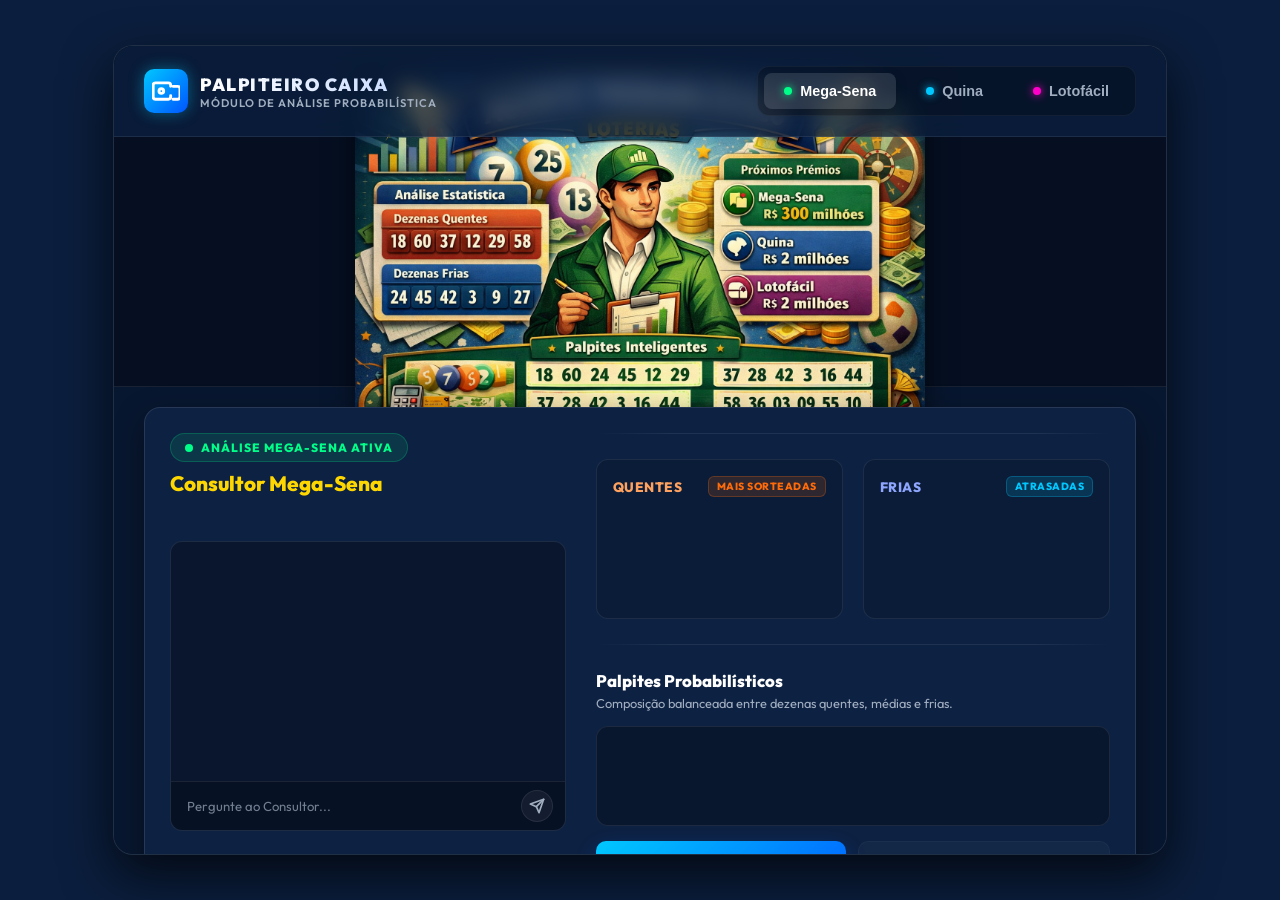
==== index.html @ 3d3e7955 "Initial commit" ====
<!DOCTYPE html>
<html lang="pt-BR">
<head>
  <meta charset="UTF-8">
  <meta name="viewport" content="width=device-width, initial-scale=1.0">
  <title>Agente Probabilístico - Loterias Caixa</title>
  <meta name="description" content="Gere palpites probabilísticos inteligentes e analise estatísticas de dezenas quentes e frias para Mega-Sena, Quina e Lotofácil.">
  
  <!-- Google Fonts - Outfit -->
  <link rel="preconnect" href="https://fonts.googleapis.com">
  <link rel="preconnect" href="https://fonts.gstatic.com" crossorigin>
  <link href="https://fonts.googleapis.com/css2?family=Outfit:wght@300;400;600;800;900&display=swap" rel="stylesheet">
  
  <!-- CSS Stylesheet -->
  <link rel="stylesheet" href="style.css">
</head>
<body>

  <!-- Título principal oculto para SEO e leitores de tela -->
  <h1 class="sr-only">Painel do Agente Probabilístico - Loterias Caixa</h1>

  <div class="app-wrapper">
    <div class="dashboard-container" id="dashboardContainer">
      
      <!-- Cabeçalho do Painel -->
      <header class="dashboard-header">
        <div class="logo-area">
          <div class="logo-icon">
            <svg viewBox="0 0 24 24" width="28" height="28" fill="none" stroke="currentColor" stroke-width="2.5" stroke-linecap="round" stroke-linejoin="round">
              <path d="M16 16v1a2 2 0 0 1-2 2H3a2 2 0 0 1-2-2V7a2 2 0 0 1 2-2h11a2 2 0 0 1 2 2v1" />
              <path d="M18 8h4a2 2 0 0 1 2 2v7a2 2 0 0 1-2 2h-4" />
              <circle cx="8" cy="12" r="2" />
            </svg>
          </div>
          <div class="logo-text">
            <span class="logo-title">PALPITEIRO CAIXA</span>
            <span class="logo-subtitle">Módulo de Análise Probabilística</span>
          </div>
        </div>
        
        <!-- Menu de Seleção de Loterias -->
        <nav class="lottery-nav" aria-label="Seleção de Loteria">
          <button id="btn-mega" class="nav-btn active" onclick="selecionarJogo('mega')" aria-selected="true">
            <span class="nav-btn-indicator mega"></span>
            Mega-Sena
          </button>
          <button id="btn-quina" class="nav-btn" onclick="selecionarJogo('quina')" aria-selected="false">
            <span class="nav-btn-indicator quina"></span>
            Quina
          </button>
          <button id="btn-lotofacil" class="nav-btn" onclick="selecionarJogo('lotofacil')" aria-selected="false">
            <span class="nav-btn-indicator lotofacil"></span>
            Lotofácil
          </button>
        </nav>
      </header>

      <!-- Área do Desenho (Exibição da Imagem Original sem sobreposição) -->
      <div class="dashboard-visual-area">
        <img src="dashboard-agente-probabilistico.png" alt="Painel Visual Agente Probabilístico" class="dashboard-visual-image">
      </div>

      <!-- Conteúdo Principal: Painel Único Compacto na Base -->
      <main class="dashboard-content">
        
        <section class="main-panel panel-glass">

          <!-- Coluna Esquerda: Painel do Agente -->
          <div class="agent-panel">
            <!-- Cabeçalho do Agente (Status e Nome) -->
            <div class="panel-agent-header">
              <div class="agent-status-badge">
                <span class="pulse-dot"></span>
                <span id="agent-status-text">Análise Mega-Sena Ativa</span>
              </div>
              <h2 id="agent-name" class="agent-name">Consultor Mega-Sena</h2>
            </div>

            <!-- Painel de Conversação Interativa (Chatbot) -->
            <div class="agent-chat-box">
              <div id="chat-messages" class="chat-messages">
                <!-- Mensagens geradas dinamicamente pelo JS -->
              </div>
              <div class="chat-input-area">
                <input type="text" id="chat-input" placeholder="Pergunte ao Consultor..." onkeydown="if(event.key === 'Enter') enviarMensagemChat()">
                <button id="btn-send-chat" onclick="enviarMensagemChat()" aria-label="Enviar mensagem">
                  <svg viewBox="0 0 24 24" width="16" height="16" fill="none" stroke="currentColor" stroke-width="2.5" stroke-linecap="round" stroke-linejoin="round">
                    <line x1="22" y1="2" x2="11" y2="13"></line>
                    <polygon points="22 2 15 22 11 13 2 9 22 2"></polygon>
                  </svg>
                </button>
              </div>
            </div>
          </div>

          <!-- Coluna Direita: Painel de Análise -->
          <div class="analysis-panel">

            <!-- Seção do Último Resultado Oficial -->
            <div class="resultado-section" id="ultimo-resultado" style="display: none;">
              <div class="resultado-header">
                <h3>Último Sorteio <span id="res-concurso" class="badge" style="background: rgba(255,255,255,0.1);"></span></h3>
                <span class="resultado-data" id="res-data"></span>
              </div>
              <div id="res-bolas" class="numbers-display" style="min-height: auto; margin-bottom: 10px;">
                <!-- Bolas geradas pelo JS -->
              </div>
              <div id="res-acumulou" class="badge-acumulou" style="display: none;">ACUMULOU!</div>
              <div class="resultado-premios" id="res-premios">
                <!-- Prêmios gerados pelo JS -->
              </div>
            </div>

            <!-- Separador -->
            <div class="divider"></div>

            <!-- Seção de Frequência de Dezenas (Quentes / Frias) -->
            <div class="frequency-section">
              <div class="frequency-column">
                <h3 class="title-hot">Quentes <span class="badge badge-hot">Mais Sorteadas</span></h3>
                <div id="hot-numbers" class="numbers-display">
                  <!-- Bolas geradas pelo JS -->
                </div>
              </div>
              
              <div class="frequency-column">
                <h3 class="title-cold">Frias <span class="badge badge-cold">Atrasadas</span></h3>
                <div id="cold-numbers" class="numbers-display">
                  <!-- Bolas geradas pelo JS -->
                </div>
              </div>
            </div>

            <!-- Separador -->
            <div class="divider"></div>

            <!-- Gerador de Palpites -->
            <div class="generator-section">
              <div class="generator-header">
                <h3>Palpites Probabilísticos</h3>
                <p>Composição balanceada entre dezenas quentes, médias e frias.</p>
              </div>

              <!-- Área de Exibição do Jogo Gerado -->
              <div class="palpite-display-container">
                <div id="palpite-balls" class="palpite-balls-grid">
                  <!-- Bolas do palpite simulado -->
                </div>
              </div>

              <!-- Detalhes do Jogo Gerado -->
              <div class="game-analytics" id="game-analytics" style="display: none;">
                <div class="analytic-item">
                  <span class="analytic-label">Composição:</span>
                  <span class="analytic-value" id="val-composition">-</span>
                </div>
                <div class="analytic-item">
                  <span class="analytic-label">Paridade:</span>
                  <span class="analytic-value" id="val-parity">-</span>
                </div>
                <div class="analytic-item">
                  <span class="analytic-label">Distribuição:</span>
                  <span class="analytic-value" id="val-distribution">-</span>
                </div>
              </div>

              <!-- Controles do Gerador -->
              <div class="generator-actions">
                <button id="btn-generate" class="btn btn-primary" onclick="gerarPalpiteEstatistico()">
                  <svg viewBox="0 0 24 24" width="16" height="16" fill="none" stroke="currentColor" stroke-width="2" stroke-linecap="round" stroke-linejoin="round">
                    <path d="M21.5 2v6h-6M21.34 15.57a10 10 0 1 1-.57-8.38l5.67-5.67" />
                  </svg>
                  Gerar Jogo
                </button>
                
                <button id="btn-copy" class="btn btn-secondary" onclick="copiarPalpite()" disabled>
                  <svg id="copy-icon" viewBox="0 0 24 24" width="16" height="16" fill="none" stroke="currentColor" stroke-width="2" stroke-linecap="round" stroke-linejoin="round">
                    <rect x="9" y="9" width="13" height="13" rx="2" ry="2" />
                    <path d="M5 15H4a2 2 0 0 1-2-2V4a2 2 0 0 1 2-2h9a2 2 0 0 1 2 2v1" />
                  </svg>
                  <span id="copy-btn-text">Copiar Jogo</span>
                </button>
              </div>

              <!-- Histórico de Palpites -->
              <div class="historico-section">
                <div class="historico-header" onclick="toggleHistorico()">
                  <h3>Histórico de Palpites</h3>
                  <span id="historico-toggle-icon">▼</span>
                </div>
                <div id="historico-lista" class="historico-lista" style="display: none;">
                  <!-- Itens do histórico gerados pelo JS -->
                </div>
                <div class="historico-actions" id="historico-actions" style="display: none;">
                  <button class="btn-micro" onclick="historicoManager.limpar(jogoAtivo)">Limpar</button>
                  <button class="btn-micro" onclick="historicoManager.exportar(jogoAtivo)">Exportar</button>
                </div>
              </div>
            </div>

          </div>

        </section>
        
      </main>

      <!-- Rodapé do Painel -->
      <footer class="dashboard-footer">
        <p>© 2026 Agente Probabilístico Caixa. Desenvolvido para fins de análise estatística. Jogue com responsabilidade.</p>
        <div class="status-indicator">
          <span class="dot yellow" id="api-status-dot"></span>
          <span id="api-status-text">Conectando API...</span>
          <span style="margin: 0 8px; color: var(--border-light);">|</span>
          <span class="dot green"></span>
          <span id="footer-indicador-texto">Modelo Padrão: 3 pares / 3 ímpares</span>
        </div>
      </footer>
      
    </div>
  </div>

  <!-- Toast Notifications Container -->
  <div id="toast-container" class="toast-container"></div>

  <!-- JavaScript -->
  <script src="app.js?v=1.0.2"></script>
</body>
</html>
---- style.css ----
/* ==========================================================================
   AGENTE PROBABILÍSTICO - SISTEMA DE ESTILOS PREMIUM (GLASSMORPHISM)
   ========================================================================== */

/* Cores e Variáveis Globais */
:root {
  --bg-primary: #0b1e3d;
  --bg-card: rgba(11, 30, 61, 0.55);
  --bg-card-hover: rgba(15, 38, 77, 0.7);
  --border-light: rgba(255, 255, 255, 0.08);
  --border-active: rgba(0, 200, 255, 0.3);
  
  /* Paleta Neon Futurista */
  --text-primary: #ffffff;
  --text-secondary: #a0aec0;
  --color-mega: #209869;     /* Verde Mega-Sena */
  --color-quina: #262f7e;    /* Azul Quina */
  --color-lotofacil: #93096c;/* Roxo Lotofácil */
  
  --neon-cyan: #00c8ff;
  --neon-gold: #ffd700;
  --neon-orange: #ff6b08;
  --neon-green: #00ff88;
  --neon-red: #ff3366;
  
  /* Tipografia */
  --font-main: 'Outfit', -apple-system, BlinkMacSystemFont, "Segoe UI", Roboto, sans-serif;
}

/* Reset e Configurações Básicas */
* {
  margin: 0;
  padding: 0;
  box-sizing: border-box;
}

body {
  background-color: var(--bg-primary);
  color: var(--text-primary);
  font-family: var(--font-main);
  min-height: 100vh;
  display: flex;
  justify-content: center;
  align-items: center;
  overflow-x: hidden;
  padding: 20px;
}

/* Helper para SEO */
.sr-only {
  position: absolute;
  width: 1px;
  height: 1px;
  padding: 0;
  margin: -1px;
  overflow: hidden;
  clip: rect(0, 0, 0, 0);
  border: 0;
}

/* Container Principal do Wrapper */
.app-wrapper {
  width: 100%;
  max-width: 1400px;
  height: 90vh;
  min-height: 650px;
  display: flex;
  justify-content: center;
  align-items: center;
}

/* Container do Dashboard (ocupa 85% de largura nas laterais) */
.dashboard-container {
  width: 85%;
  height: 100%;
  background-color: #081730; /* Fundo sólido escuro */
  border-radius: 20px;
  box-shadow: 0 20px 50px rgba(0, 0, 0, 0.7);
  border: 1px solid rgba(255, 255, 255, 0.1);
  display: flex;
  flex-direction: column;
  position: relative;
  overflow-y: auto; /* Permite rolagem de toda a página se necessário */
}

/* Área do Desenho (Exibição da Imagem Original sem sobreposição) */
.dashboard-visual-area {
  width: 100%;
  background-color: #050f21; /* Fundo mais escuro para destacar o desenho */
  display: flex;
  justify-content: center;
  align-items: center;
  padding: 20px;
  border-bottom: 1px solid var(--border-light);
  min-height: 250px;
}

.dashboard-visual-image {
  max-width: 100%;
  max-height: 380px; /* Limita a altura para deixar espaço livre para a mesa de palpites */
  height: auto;
  object-fit: contain; /* Mostra a imagem completa sem nenhum corte */
  border-radius: 12px;
  box-shadow: 0 8px 30px rgba(0, 0, 0, 0.5);
}


/* Efeito Glassmorphism para os Painéis */
.panel-glass {
  background: var(--bg-card);
  backdrop-filter: blur(16px);
  -webkit-backdrop-filter: blur(16px);
  border: 1px solid var(--border-light);
  border-radius: 16px;
  padding: 25px;
  transition: all 0.4s cubic-bezier(0.165, 0.84, 0.44, 1);
}

.panel-glass:hover {
  border-color: rgba(255, 255, 255, 0.15);
  box-shadow: 0 10px 30px rgba(0, 0, 0, 0.3);
}

/* Cabeçalho do Dashboard */
.dashboard-header {
  padding: 20px 30px;
  display: flex;
  justify-content: space-between;
  align-items: center;
  background: rgba(11, 30, 61, 0.7);
  backdrop-filter: blur(10px);
  border-bottom: 1px solid var(--border-light);
  z-index: 10;
}

.logo-area {
  display: flex;
  align-items: center;
  gap: 12px;
}

.logo-icon {
  background: linear-gradient(135deg, var(--neon-cyan), #0055ff);
  color: white;
  width: 44px;
  height: 44px;
  border-radius: 10px;
  display: flex;
  justify-content: center;
  align-items: center;
  box-shadow: 0 0 15px rgba(0, 200, 255, 0.4);
}

.logo-text {
  display: flex;
  flex-direction: column;
}

.logo-title {
  font-size: 1.1rem;
  font-weight: 900;
  letter-spacing: 1.5px;
  background: linear-gradient(to right, #ffffff, #c2d6ff);
  -webkit-background-clip: text;
  -webkit-text-fill-color: transparent;
}

.logo-subtitle {
  font-size: 0.7rem;
  color: var(--text-secondary);
  font-weight: 600;
  text-transform: uppercase;
  letter-spacing: 1px;
}

/* Menu de Navegação Superior */
.lottery-nav {
  display: flex;
  gap: 10px;
  background: rgba(0, 0, 0, 0.25);
  padding: 6px;
  border-radius: 12px;
  border: 1px solid rgba(255, 255, 255, 0.05);
}

.nav-btn {
  background: transparent;
  border: none;
  color: var(--text-secondary);
  padding: 10px 20px;
  font-size: 0.9rem;
  font-weight: 700;
  border-radius: 8px;
  cursor: pointer;
  display: flex;
  align-items: center;
  gap: 8px;
  transition: all 0.3s ease;
}

.nav-btn:hover {
  color: var(--text-primary);
  background: rgba(255, 255, 255, 0.05);
}

.nav-btn.active {
  color: var(--text-primary);
  background: rgba(255, 255, 255, 0.12);
  box-shadow: 0 4px 12px rgba(0, 0, 0, 0.2);
}

/* Indicador colorido de cada jogo no botão */
.nav-btn-indicator {
  width: 8px;
  height: 8px;
  border-radius: 50%;
  display: inline-block;
}

.nav-btn-indicator.mega { background-color: var(--neon-green); box-shadow: 0 0 8px var(--neon-green); }
.nav-btn-indicator.quina { background-color: var(--neon-cyan); box-shadow: 0 0 8px var(--neon-cyan); }
.nav-btn-indicator.lotofacil { background-color: #ff00c8; box-shadow: 0 0 8px #ff00c8; }

/* Grid de Conteúdo Principal (Abaixo da área do desenho no topo) */
.dashboard-content {
  padding: 20px 30px 30px 30px;
  display: flex;
  flex-direction: column;
}

/* Painel principal consolidado na horizontal com fundo sólido elegante */
.main-panel.panel-glass {
  width: 100%;
  display: grid;
  grid-template-columns: 1fr 1.3fr;
  gap: 30px;
  padding: 25px;
  background: #0d2142; /* Fundo sólido elegante, sem transparência de imagem por trás */
  border: 1px solid rgba(255, 255, 255, 0.1);
  box-shadow: 0 10px 30px rgba(0, 0, 0, 0.4);
}


/* Novo cabeçalho do painel consolidado */
.panel-agent-header {
  display: flex;
  flex-direction: column;
  align-items: flex-start;
  gap: 8px;
  margin-bottom: 15px;
}



/* Scrollbar premium customizado para o painel de conteúdo */
.dashboard-content::-webkit-scrollbar {
  width: 6px;
}

.dashboard-content::-webkit-scrollbar-track {
  background: rgba(0, 0, 0, 0.15);
  border-radius: 10px;
}

.dashboard-content::-webkit-scrollbar-thumb {
  background: rgba(255, 255, 255, 0.08);
  border-radius: 10px;
}

.dashboard-content::-webkit-scrollbar-thumb:hover {
  background: var(--border-active);
}


/* Painel do Agente (Esquerdo) */
.agent-panel {
  display: flex;
  flex-direction: column;
  justify-content: flex-start;
  gap: 25px;
}

.agent-status-badge {
  align-self: flex-start;
  background: rgba(0, 255, 136, 0.1);
  border: 1px solid rgba(0, 255, 136, 0.2);
  color: var(--neon-green);
  padding: 6px 14px;
  border-radius: 20px;
  font-size: 0.75rem;
  font-weight: 800;
  text-transform: uppercase;
  letter-spacing: 1px;
  display: flex;
  align-items: center;
  gap: 8px;
}

.pulse-dot {
  width: 8px;
  height: 8px;
  background-color: var(--neon-green);
  border-radius: 50%;
  animation: pulse 1.8s infinite;
}

@keyframes pulse {
  0% {
    transform: scale(0.95);
    box-shadow: 0 0 0 0 rgba(0, 255, 136, 0.7);
  }
  70% {
    transform: scale(1);
    box-shadow: 0 0 0 6px rgba(0, 255, 136, 0);
  }
  100% {
    transform: scale(0.95);
    box-shadow: 0 0 0 0 rgba(0, 255, 136, 0);
  }
}

.agent-profile {
  display: flex;
  align-items: center;
  gap: 20px;
}

.agent-avatar {
  width: 70px;
  height: 70px;
  border-radius: 50%;
  background: rgba(255, 255, 255, 0.03);
  display: flex;
  justify-content: center;
  align-items: center;
  border: 1px solid var(--border-light);
}

.avatar-svg {
  width: 100%;
  height: 100%;
}

.agent-info {
  flex: 1;
}

.agent-name {
  font-size: 1.3rem;
  font-weight: 800;
  color: var(--neon-gold);
  margin-bottom: 5px;
}

.agent-description {
  font-size: 0.85rem;
  color: var(--text-secondary);
  line-height: 1.4;
}

.principles-box {
  background: rgba(0, 0, 0, 0.2);
  padding: 18px;
  border-radius: 12px;
  border: 1px solid var(--border-light);
}

.principles-box h3 {
  font-size: 0.9rem;
  font-weight: 800;
  color: var(--text-primary);
  margin-bottom: 12px;
  letter-spacing: 0.5px;
  text-transform: uppercase;
}

.principles-list {
  list-style: none;
  display: flex;
  flex-direction: column;
  gap: 10px;
}

.principles-list li {
  font-size: 0.8rem;
  color: var(--text-secondary);
  position: relative;
  padding-left: 18px;
  line-height: 1.3;
}

.principles-list li::before {
  content: "✦";
  position: absolute;
  left: 0;
  top: 0;
  color: var(--neon-cyan);
  font-size: 0.85rem;
}

/* Painel de Análise (Direito) */
.analysis-panel {
  display: flex;
  flex-direction: column;
  gap: 25px;
}

/* Seção de Frequências (Quentes / Frias) */
.frequency-section {
  display: grid;
  grid-template-columns: 1fr 1fr;
  gap: 20px;
}

.frequency-column {
  background: rgba(0, 0, 0, 0.15);
  border-radius: 12px;
  padding: 16px;
  border: 1px solid var(--border-light);
}

.frequency-column h3 {
  font-size: 0.85rem;
  font-weight: 800;
  margin-bottom: 15px;
  display: flex;
  justify-content: space-between;
  align-items: center;
  text-transform: uppercase;
  letter-spacing: 0.5px;
}

.title-hot { color: #ffa260; }
.title-cold { color: #8fa6ff; }

.badge {
  font-size: 0.65rem;
  padding: 3px 8px;
  border-radius: 6px;
  font-weight: 800;
  text-transform: uppercase;
}

.badge-hot {
  background: rgba(255, 107, 8, 0.15);
  color: var(--neon-orange);
  border: 1px solid rgba(255, 107, 8, 0.25);
}

.badge-cold {
  background: rgba(0, 200, 255, 0.15);
  color: var(--neon-cyan);
  border: 1px solid rgba(0, 200, 255, 0.25);
}

.numbers-display {
  display: flex;
  flex-wrap: wrap;
  gap: 8px;
  min-height: 90px;
  align-content: flex-start;
}

/* Estilo das Dezenas (Esferas 3D) */
.ball {
  width: 32px;
  height: 32px;
  border-radius: 50%;
  display: flex;
  justify-content: center;
  align-items: center;
  font-size: 0.85rem;
  font-weight: 800;
  color: white;
  user-select: none;
  position: relative;
  transition: transform 0.2s ease;
}

.ball:hover {
  transform: scale(1.15);
  z-index: 2;
}

/* Bolas Quentes (Vermelho/Dourado/Laranja) */
.ball-hot {
  background: radial-gradient(circle at 30% 30%, #ffa260 0%, #d84b06 70%, #8c2e00 100%);
  box-shadow: inset -3px -3px 6px rgba(0,0,0,0.6), 
              0 4px 8px rgba(255, 107, 8, 0.25);
  text-shadow: 0 1px 2px rgba(0, 0, 0, 0.6);
}

/* Bolas Frias (Azul/Cyan) */
.ball-cold {
  background: radial-gradient(circle at 30% 30%, #aedfff 0%, #1e60db 70%, #082d8c 100%);
  box-shadow: inset -3px -3px 6px rgba(0,0,0,0.6), 
              0 4px 8px rgba(0, 200, 255, 0.25);
  text-shadow: 0 1px 2px rgba(0, 0, 0, 0.6);
}

/* Linha divisória */
.divider {
  height: 1px;
  background: linear-gradient(to right, transparent, var(--border-light) 15%, var(--border-light) 85%, transparent);
}

/* Gerador de Palpites */
.generator-section {
  display: flex;
  flex-direction: column;
  gap: 15px;
}

.generator-header h3 {
  font-size: 1.05rem;
  font-weight: 800;
  color: var(--text-primary);
  margin-bottom: 4px;
}

.generator-header p {
  font-size: 0.8rem;
  color: var(--text-secondary);
}

/* Container de exibição do palpite gerado */
.palpite-display-container {
  background: rgba(0, 0, 0, 0.3);
  border-radius: 12px;
  padding: 20px;
  min-height: 100px;
  display: flex;
  justify-content: center;
  align-items: center;
  border: 1px solid var(--border-light);
}

.palpite-balls-grid {
  display: flex;
  justify-content: center;
  flex-wrap: wrap;
  gap: 12px;
}

/* Esferas de Palpite Especiais */
.ball-palpite {
  width: 48px;
  height: 48px;
  border-radius: 50%;
  display: flex;
  justify-content: center;
  align-items: center;
  font-size: 1.25rem;
  font-weight: 900;
  color: white;
  opacity: 0;
  transform: scale(0.3);
  animation: popIn 0.5s cubic-bezier(0.175, 0.885, 0.32, 1.275) forwards;
  
  /* Dourado Neon por padrão */
  background: radial-gradient(circle at 30% 30%, #ffe97f 0%, #cca000 70%, #7f6000 100%);
  box-shadow: inset -4px -4px 8px rgba(0,0,0,0.6), 
              0 8px 15px rgba(255, 215, 0, 0.25);
  text-shadow: 0 1px 3px rgba(0, 0, 0, 0.7);
}

/* Variação de cores por tipo de dezena no palpite */
.ball-palpite.hot {
  background: radial-gradient(circle at 30% 30%, #ffa260 0%, #e25814 70%, #993300 100%);
  box-shadow: inset -4px -4px 8px rgba(0,0,0,0.6), 0 8px 15px rgba(255, 107, 8, 0.3);
}

.ball-palpite.medium {
  background: radial-gradient(circle at 30% 30%, #e0e0e0 0%, #888888 70%, #444444 100%);
  box-shadow: inset -4px -4px 8px rgba(0,0,0,0.6), 0 8px 15px rgba(255, 255, 255, 0.15);
}

.ball-palpite.cold {
  background: radial-gradient(circle at 30% 30%, #aedfff 0%, #1e60db 70%, #082d8c 100%);
  box-shadow: inset -4px -4px 8px rgba(0,0,0,0.6), 0 8px 15px rgba(0, 200, 255, 0.3);
}

@keyframes popIn {
  to {
    opacity: 1;
    transform: scale(1);
  }
}

/* Análise Estatística do Palpite */
.game-analytics {
  display: grid;
  grid-template-columns: repeat(3, 1fr);
  gap: 10px;
  background: rgba(255, 255, 255, 0.03);
  padding: 10px 15px;
  border-radius: 8px;
  border: 1px solid rgba(255, 255, 255, 0.03);
}

.analytic-item {
  display: flex;
  flex-direction: column;
  align-items: center;
  gap: 4px;
}

.analytic-label {
  font-size: 0.65rem;
  color: var(--text-secondary);
  text-transform: uppercase;
  letter-spacing: 0.5px;
}

.analytic-value {
  font-size: 0.8rem;
  font-weight: 700;
  color: var(--neon-cyan);
}

/* Botões e Ações */
.generator-actions {
  display: flex;
  gap: 12px;
}

.btn {
  flex: 1;
  border: none;
  padding: 14px 20px;
  font-size: 0.95rem;
  font-weight: 800;
  border-radius: 10px;
  cursor: pointer;
  display: flex;
  justify-content: center;
  align-items: center;
  gap: 10px;
  transition: all 0.25s cubic-bezier(0.075, 0.82, 0.165, 1);
}

.btn:active {
  transform: scale(0.97);
}

.btn-primary {
  background: linear-gradient(135deg, var(--neon-cyan) 0%, #0066ff 100%);
  color: white;
  box-shadow: 0 8px 20px rgba(0, 102, 255, 0.3);
}

.btn-primary:hover {
  filter: brightness(1.1);
  box-shadow: 0 8px 25px rgba(0, 102, 255, 0.45);
}

.btn-secondary {
  background: rgba(255, 255, 255, 0.07);
  color: var(--text-primary);
  border: 1px solid var(--border-light);
}

.btn-secondary:hover:not(:disabled) {
  background: rgba(255, 255, 255, 0.12);
  border-color: rgba(255, 255, 255, 0.2);
}

.btn:disabled {
  opacity: 0.4;
  cursor: not-allowed;
  transform: none !important;
}

/* Rodapé do Dashboard */
.dashboard-footer {
  padding: 15px 30px;
  background: rgba(0, 0, 0, 0.3);
  display: flex;
  justify-content: space-between;
  align-items: center;
  border-top: 1px solid var(--border-light);
  font-size: 0.75rem;
  color: var(--text-secondary);
}

.status-indicator {
  display: flex;
  align-items: center;
  gap: 6px;
  font-weight: 600;
}

.dot {
  width: 6px;
  height: 6px;
  border-radius: 50%;
}

.dot.green {
  background-color: var(--neon-green);
  box-shadow: 0 0 6px var(--neon-green);
}

/* ==========================================================================
   INTERFACES E ESTILOS DO CHATBOT DO AGENTE (PAINEL INTERATIVO)
   ========================================================================== */
.agent-chat-box {
  background: rgba(0, 0, 0, 0.22);
  border: 1px solid var(--border-light);
  border-radius: 12px;
  display: flex;
  flex-direction: column;
  height: 290px;
  overflow: hidden;
}

.chat-messages {
  flex: 1;
  padding: 12px;
  overflow-y: auto;
  display: flex;
  flex-direction: column;
  gap: 10px;
  background: rgba(0, 0, 0, 0.1);
}

/* Scrollbar elegante para o chat */
.chat-messages::-webkit-scrollbar {
  width: 4px;
}
.chat-messages::-webkit-scrollbar-track {
  background: transparent;
}
.chat-messages::-webkit-scrollbar-thumb {
  background: rgba(255, 255, 255, 0.08);
  border-radius: 10px;
}
.chat-messages::-webkit-scrollbar-thumb:hover {
  background: var(--border-active);
}

/* Balões de conversa do chat */
.chat-bubble {
  max-width: 85%;
  padding: 8px 12px;
  border-radius: 10px;
  font-size: 0.8rem;
  line-height: 1.35;
  animation: messageSlideIn 0.3s cubic-bezier(0.165, 0.84, 0.44, 1) forwards;
}

.chat-bubble.agent {
  align-self: flex-start;
  background: rgba(255, 255, 255, 0.06);
  color: var(--text-primary);
  border: 1px solid rgba(255, 255, 255, 0.04);
  border-bottom-left-radius: 2px;
  box-shadow: 0 4px 10px rgba(0, 0, 0, 0.15);
}

.chat-bubble.user {
  align-self: flex-end;
  background: linear-gradient(135deg, var(--neon-cyan) 0%, #0052cc 100%);
  color: white;
  border-bottom-right-radius: 2px;
  box-shadow: 0 4px 12px rgba(0, 200, 255, 0.15);
}

/* Destaque para dados e palpites do chat */
.chat-bubble strong {
  color: var(--neon-gold);
}

.chat-bubble.user strong {
  color: #fff;
}

@keyframes messageSlideIn {
  from {
    opacity: 0;
    transform: translateY(8px) scale(0.98);
  }
  to {
    opacity: 1;
    transform: translateY(0) scale(1);
  }
}

/* Campo de Input e Envio de Chat */
.chat-input-area {
  display: flex;
  background: rgba(0, 0, 0, 0.3);
  border-top: 1px solid var(--border-light);
  padding: 8px 12px;
  align-items: center;
  gap: 8px;
}

.chat-input-area input {
  flex: 1;
  background: transparent;
  border: none;
  outline: none;
  color: var(--text-primary);
  font-family: var(--font-main);
  font-size: 0.82rem;
  padding: 8px 4px;
}

.chat-input-area input::placeholder {
  color: var(--text-secondary);
  opacity: 0.7;
}

.chat-input-area button {
  background: rgba(255, 255, 255, 0.05);
  border: 1px solid var(--border-light);
  color: var(--text-secondary);
  width: 32px;
  height: 32px;
  border-radius: 50%;
  display: flex;
  justify-content: center;
  align-items: center;
  cursor: pointer;
  transition: all 0.25s ease;
}

.chat-input-area button:hover {
  background: linear-gradient(135deg, var(--neon-cyan) 0%, #0052cc 100%);
  color: white;
  border-color: transparent;
  box-shadow: 0 0 10px rgba(0, 200, 255, 0.4);
  transform: scale(1.05);
}

/* Indicador de Digitação Suave */
.typing-indicator {
  display: flex;
  gap: 4px;
  padding: 6px 12px;
  align-items: center;
  min-height: 24px;
}

.typing-indicator span {
  width: 5px;
  height: 5px;
  background-color: var(--text-secondary);
  border-radius: 50%;
  animation: typingBounce 1.2s infinite ease-in-out;
  opacity: 0.6;
}

.typing-indicator span:nth-child(2) {
  animation-delay: 0.2s;
}

.typing-indicator span:nth-child(3) {
  animation-delay: 0.4s;
}

@keyframes typingBounce {
  0%, 80%, 100% {
    transform: translateY(0);
  }
  40% {
    transform: translateY(-4px);
  }
}

/* ==========================================================================
   SEÇÃO DE ÚLTIMO RESULTADO (NOVO)
   ========================================================================== */
.resultado-section {
  background: rgba(0, 0, 0, 0.15);
  border-radius: 12px;
  padding: 16px;
  border: 1px solid var(--border-light);
  margin-bottom: 20px;
}

.resultado-header {
  display: flex;
  justify-content: space-between;
  align-items: center;
  margin-bottom: 12px;
}

.resultado-header h3 {
  font-size: 0.95rem;
  font-weight: 800;
  display: flex;
  align-items: center;
  gap: 8px;
}

.resultado-data {
  font-size: 0.75rem;
  color: var(--text-secondary);
}

.badge-acumulou {
  background: rgba(255, 51, 102, 0.15);
  color: var(--neon-red);
  border: 1px solid var(--neon-red);
  padding: 4px 10px;
  border-radius: 6px;
  font-size: 0.75rem;
  font-weight: 900;
  text-align: center;
  margin-bottom: 12px;
  text-transform: uppercase;
  animation: pulse-red 2s infinite;
}

@keyframes pulse-red {
  0% { box-shadow: 0 0 0 0 rgba(255, 51, 102, 0.4); }
  70% { box-shadow: 0 0 0 6px rgba(255, 51, 102, 0); }
  100% { box-shadow: 0 0 0 0 rgba(255, 51, 102, 0); }
}

.resultado-premios {
  display: flex;
  flex-direction: column;
  gap: 6px;
  background: rgba(0,0,0,0.2);
  padding: 10px;
  border-radius: 8px;
}

.premio-linha {
  display: flex;
  justify-content: space-between;
  font-size: 0.75rem;
  padding-bottom: 4px;
  border-bottom: 1px dashed rgba(255,255,255,0.05);
}
.premio-linha:last-child { border-bottom: none; padding-bottom: 0; }
.premio-nome { color: var(--text-secondary); }
.premio-valor { color: var(--neon-green); font-weight: 700; }

/* ==========================================================================
   HISTÓRICO DE PALPITES (NOVO)
   ========================================================================== */
.historico-section {
  margin-top: 20px;
  background: rgba(255, 255, 255, 0.03);
  border-radius: 12px;
  border: 1px solid var(--border-light);
  overflow: hidden;
}

.historico-header {
  padding: 12px 15px;
  display: flex;
  justify-content: space-between;
  align-items: center;
  cursor: pointer;
  background: rgba(0, 0, 0, 0.2);
  transition: background 0.2s;
}

.historico-header:hover { background: rgba(0, 0, 0, 0.3); }

.historico-header h3 {
  font-size: 0.85rem;
  font-weight: 700;
  color: var(--text-secondary);
}

.historico-lista {
  max-height: 200px;
  overflow-y: auto;
  padding: 10px;
  display: flex;
  flex-direction: column;
  gap: 8px;
}

.historico-lista::-webkit-scrollbar { width: 4px; }
.historico-lista::-webkit-scrollbar-thumb { background: rgba(255, 255, 255, 0.1); border-radius: 4px; }

.historico-item {
  background: rgba(0,0,0,0.3);
  padding: 8px 12px;
  border-radius: 6px;
  display: flex;
  flex-direction: column;
  gap: 4px;
}

.historico-item-header {
  display: flex;
  justify-content: space-between;
  font-size: 0.65rem;
  color: var(--text-secondary);
}

.historico-item-dezenas {
  font-weight: 800;
  font-size: 0.9rem;
  color: var(--neon-cyan);
  letter-spacing: 1px;
}

.historico-actions {
  padding: 10px;
  display: flex;
  gap: 10px;
  border-top: 1px solid rgba(255,255,255,0.05);
}

.btn-micro {
  flex: 1;
  background: rgba(255,255,255,0.05);
  border: 1px solid rgba(255,255,255,0.1);
  color: var(--text-secondary);
  padding: 6px;
  border-radius: 4px;
  font-size: 0.7rem;
  cursor: pointer;
  transition: all 0.2s;
}
.btn-micro:hover { background: rgba(255,255,255,0.1); color: white; }

/* ==========================================================================
   TOAST NOTIFICATIONS (NOVO)
   ========================================================================== */
.toast-container {
  position: fixed;
  bottom: 20px;
  right: 20px;
  display: flex;
  flex-direction: column;
  gap: 10px;
  z-index: 9999;
}

.toast {
  background: rgba(11, 30, 61, 0.95);
  backdrop-filter: blur(10px);
  border-left: 4px solid var(--neon-cyan);
  color: white;
  padding: 12px 20px;
  border-radius: 8px;
  box-shadow: 0 5px 15px rgba(0,0,0,0.5);
  font-size: 0.85rem;
  font-weight: 600;
  animation: slideInRight 0.3s forwards, fadeOut 0.5s 2.5s forwards;
  opacity: 0;
  transform: translateX(100%);
}

.toast.success { border-left-color: var(--neon-green); }
.toast.error { border-left-color: var(--neon-red); }

@keyframes slideInRight {
  to { opacity: 1; transform: translateX(0); }
}
@keyframes fadeOut {
  to { opacity: 0; transform: translateX(100%); }
}

.dot.yellow {
  background-color: var(--neon-gold);
  box-shadow: 0 0 6px var(--neon-gold);
}
.dot.red {
  background-color: var(--neon-red);
  box-shadow: 0 0 6px var(--neon-red);
}

/* Responsividade e Layout Adaptativo */
@media (max-width: 1024px) {
  .app-wrapper {
    height: auto;
    min-height: auto;
  }
  
  .dashboard-container {
    width: 100%;
    height: auto;
    background-size: cover;
  }
  
  .dashboard-content {
    width: 100%;
    min-width: auto;
    gap: 20px;
    padding: 20px;
  }

  .main-panel.panel-glass {
    grid-template-columns: 1fr;
    gap: 20px;
    padding: 20px;
  }

  .dashboard-visual-area {
    padding: 10px;
    min-height: auto;
  }

  .dashboard-visual-image {
    max-height: 240px;
  }
  
  .dashboard-header {
    flex-direction: column;
    gap: 15px;
    padding: 20px;
    text-align: center;
  }
}

@media (max-width: 600px) {
  body {
    padding: 10px;
  }
  
  .lottery-nav {
    flex-direction: column;
    width: 100%;
  }
  
  .nav-btn {
    width: 100%;
    justify-content: center;
  }
  
  .frequency-section {
    grid-template-columns: 1fr;
  }
  
  .game-analytics {
    grid-template-columns: 1fr;
    gap: 8px;
  }
  
  .dashboard-footer {
    flex-direction: column;
    gap: 10px;
    text-align: center;
    padding: 20px;
  }
}
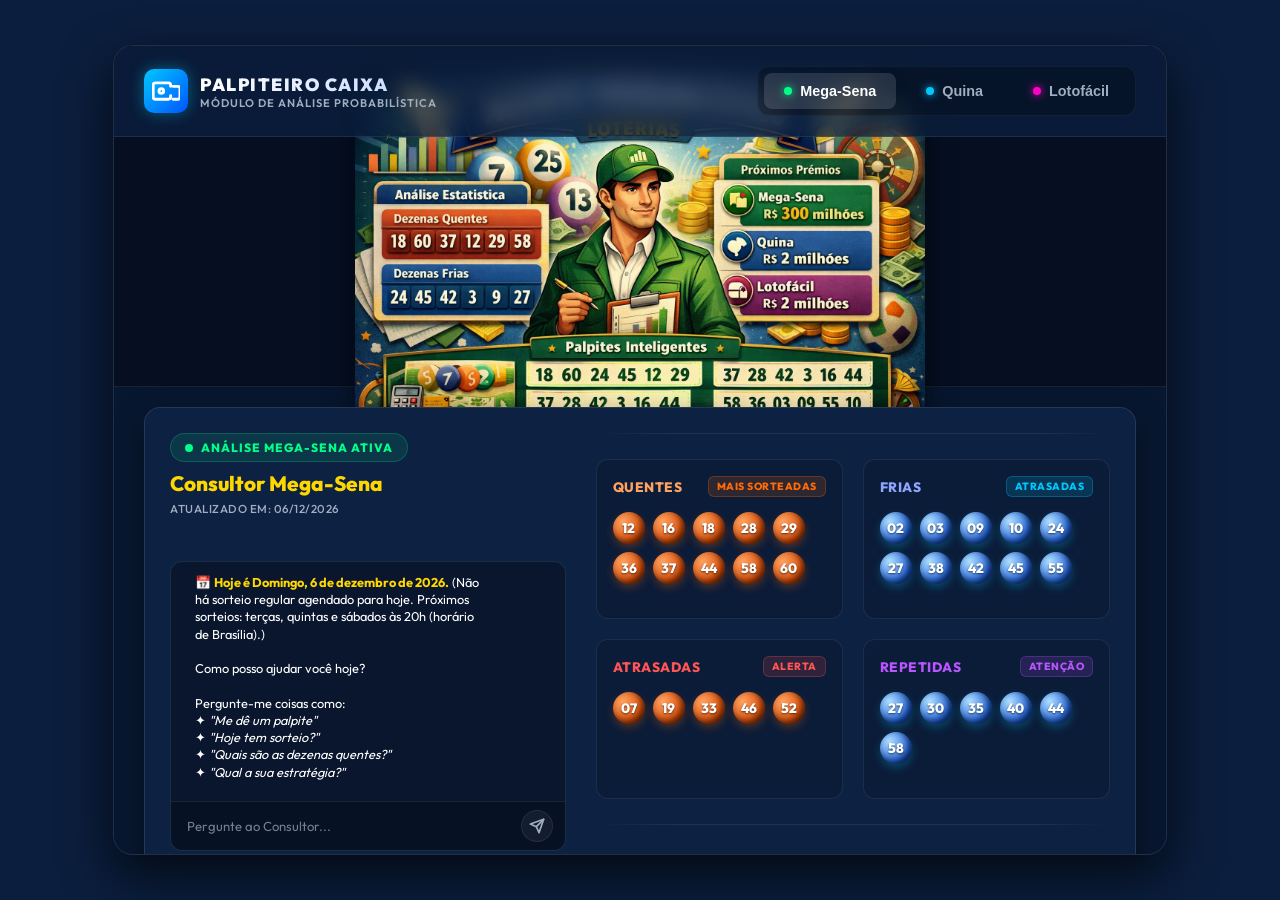
==== commit 74e2c8cf: "feat: implementa travas matematicas avancadas e dashboard (atrasadas, repetidas, sequencias e quadra" ====
--- a/index.html
+++ b/index.html
@@ -114,7 +114,7 @@
             <!-- Separador -->
             <div class="divider"></div>
 
-            <!-- Seção de Frequência de Dezenas (Quentes / Frias) -->
+            <!-- Seção de Frequência de Dezenas -->
             <div class="frequency-section">
               <div class="frequency-column">
                 <h3 class="title-hot">Quentes <span class="badge badge-hot">Mais Sorteadas</span></h3>
@@ -128,6 +128,16 @@
                 <div id="cold-numbers" class="numbers-display">
                   <!-- Bolas geradas pelo JS -->
                 </div>
+              </div>
+
+              <div class="frequency-column" id="col-atrasadas" style="display: none;">
+                <h3 class="title-atrasadas" style="color: #ff5555;">Atrasadas <span class="badge" style="background: rgba(255,85,85,0.15); color: #ff5555; border: 1px solid rgba(255,85,85,0.25);">Alerta</span></h3>
+                <div id="atrasadas-numbers" class="numbers-display"></div>
+              </div>
+              
+              <div class="frequency-column" id="col-repetidas" style="display: none;">
+                <h3 class="title-repetidas" style="color: #b855ff;">Repetidas <span class="badge" style="background: rgba(184,85,255,0.15); color: #b855ff; border: 1px solid rgba(184,85,255,0.25);">Atenção</span></h3>
+                <div id="repetidas-numbers" class="numbers-display"></div>
               </div>
             </div>
 
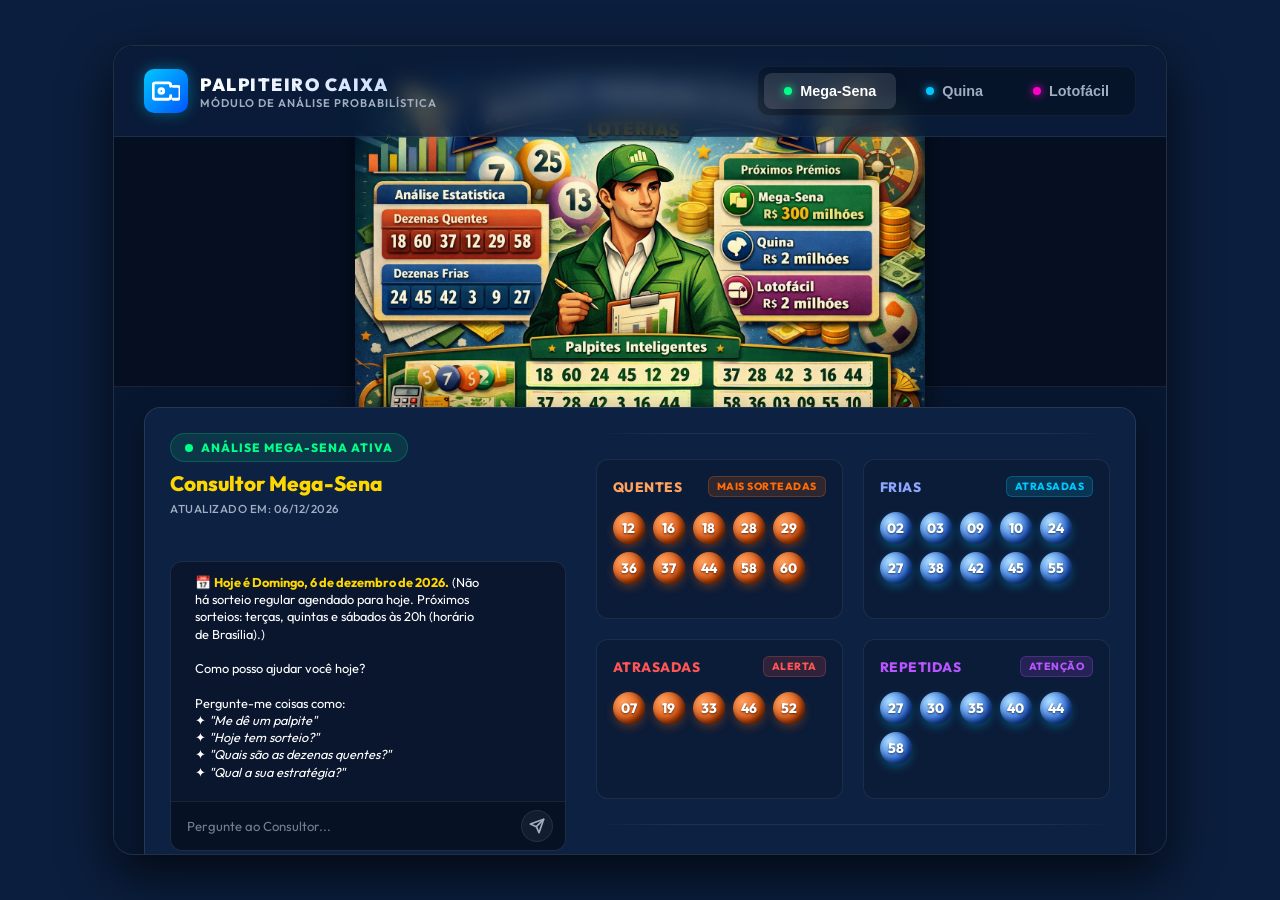
==== commit a250dcb1: "feat: adiciona modulo +Milionaria, normalizacao de premiacao e otimizacao da Lotofacil (3745 concurs" ====
--- a/index.html
+++ b/index.html
@@ -1,19 +1,22 @@
 <!DOCTYPE html>
 <html lang="pt-BR">
+
 <head>
   <meta charset="UTF-8">
   <meta name="viewport" content="width=device-width, initial-scale=1.0">
   <title>Agente Probabilístico - Loterias Caixa</title>
-  <meta name="description" content="Gere palpites probabilísticos inteligentes e analise estatísticas de dezenas quentes e frias para Mega-Sena, Quina e Lotofácil.">
-  
+  <meta name="description"
+    content="Gere palpites probabilísticos inteligentes e analise estatísticas de dezenas quentes e frias para Mega-Sena, Quina e Lotofácil.">
+
   <!-- Google Fonts - Outfit -->
   <link rel="preconnect" href="https://fonts.googleapis.com">
   <link rel="preconnect" href="https://fonts.gstatic.com" crossorigin>
   <link href="https://fonts.googleapis.com/css2?family=Outfit:wght@300;400;600;800;900&display=swap" rel="stylesheet">
-  
+
   <!-- CSS Stylesheet -->
   <link rel="stylesheet" href="style.css">
 </head>
+
 <body>
 
   <!-- Título principal oculto para SEO e leitores de tela -->
@@ -21,12 +24,13 @@
 
   <div class="app-wrapper">
     <div class="dashboard-container" id="dashboardContainer">
-      
+
       <!-- Cabeçalho do Painel -->
       <header class="dashboard-header">
         <div class="logo-area">
           <div class="logo-icon">
-            <svg viewBox="0 0 24 24" width="28" height="28" fill="none" stroke="currentColor" stroke-width="2.5" stroke-linecap="round" stroke-linejoin="round">
+            <svg viewBox="0 0 24 24" width="28" height="28" fill="none" stroke="currentColor" stroke-width="2.5"
+              stroke-linecap="round" stroke-linejoin="round">
               <path d="M16 16v1a2 2 0 0 1-2 2H3a2 2 0 0 1-2-2V7a2 2 0 0 1 2-2h11a2 2 0 0 1 2 2v1" />
               <path d="M18 8h4a2 2 0 0 1 2 2v7a2 2 0 0 1-2 2h-4" />
               <circle cx="8" cy="12" r="2" />
@@ -37,7 +41,7 @@
             <span class="logo-subtitle">Módulo de Análise Probabilística</span>
           </div>
         </div>
-        
+
         <!-- Menu de Seleção de Loterias -->
         <nav class="lottery-nav" aria-label="Seleção de Loteria">
           <button id="btn-mega" class="nav-btn active" onclick="selecionarJogo('mega')" aria-selected="true">
@@ -57,12 +61,13 @@
 
       <!-- Área do Desenho (Exibição da Imagem Original sem sobreposição) -->
       <div class="dashboard-visual-area">
-        <img src="dashboard-agente-probabilistico.png" alt="Painel Visual Agente Probabilístico" class="dashboard-visual-image">
+        <img src="dashboard-agente-probabilistico.png" alt="Painel Visual Agente Probabilístico"
+          class="dashboard-visual-image">
       </div>
 
       <!-- Conteúdo Principal: Painel Único Compacto na Base -->
       <main class="dashboard-content">
-        
+
         <section class="main-panel panel-glass">
 
           <!-- Coluna Esquerda: Painel do Agente -->
@@ -82,9 +87,11 @@
                 <!-- Mensagens geradas dinamicamente pelo JS -->
               </div>
               <div class="chat-input-area">
-                <input type="text" id="chat-input" placeholder="Pergunte ao Consultor..." onkeydown="if(event.key === 'Enter') enviarMensagemChat()">
+                <input type="text" id="chat-input" placeholder="Pergunte ao Consultor..."
+                  onkeydown="if(event.key === 'Enter') enviarMensagemChat()">
                 <button id="btn-send-chat" onclick="enviarMensagemChat()" aria-label="Enviar mensagem">
-                  <svg viewBox="0 0 24 24" width="16" height="16" fill="none" stroke="currentColor" stroke-width="2.5" stroke-linecap="round" stroke-linejoin="round">
+                  <svg viewBox="0 0 24 24" width="16" height="16" fill="none" stroke="currentColor" stroke-width="2.5"
+                    stroke-linecap="round" stroke-linejoin="round">
                     <line x1="22" y1="2" x2="11" y2="13"></line>
                     <polygon points="22 2 15 22 11 13 2 9 22 2"></polygon>
                   </svg>
@@ -99,7 +106,8 @@
             <!-- Seção do Último Resultado Oficial -->
             <div class="resultado-section" id="ultimo-resultado" style="display: none;">
               <div class="resultado-header">
-                <h3>Último Sorteio <span id="res-concurso" class="badge" style="background: rgba(255,255,255,0.1);"></span></h3>
+                <h3>Último Sorteio <span id="res-concurso" class="badge"
+                    style="background: rgba(255,255,255,0.1);"></span></h3>
                 <span class="resultado-data" id="res-data"></span>
               </div>
               <div id="res-bolas" class="numbers-display" style="min-height: auto; margin-bottom: 10px;">
@@ -122,7 +130,7 @@
                   <!-- Bolas geradas pelo JS -->
                 </div>
               </div>
-              
+
               <div class="frequency-column">
                 <h3 class="title-cold">Frias <span class="badge badge-cold">Atrasadas</span></h3>
                 <div id="cold-numbers" class="numbers-display">
@@ -131,12 +139,16 @@
               </div>
 
               <div class="frequency-column" id="col-atrasadas" style="display: none;">
-                <h3 class="title-atrasadas" style="color: #ff5555;">Atrasadas <span class="badge" style="background: rgba(255,85,85,0.15); color: #ff5555; border: 1px solid rgba(255,85,85,0.25);">Alerta</span></h3>
+                <h3 class="title-atrasadas" style="color: #ff5555;">Atrasadas <span class="badge"
+                    style="background: rgba(255,85,85,0.15); color: #ff5555; border: 1px solid rgba(255,85,85,0.25);">Alerta</span>
+                </h3>
                 <div id="atrasadas-numbers" class="numbers-display"></div>
               </div>
-              
+
               <div class="frequency-column" id="col-repetidas" style="display: none;">
-                <h3 class="title-repetidas" style="color: #b855ff;">Repetidas <span class="badge" style="background: rgba(184,85,255,0.15); color: #b855ff; border: 1px solid rgba(184,85,255,0.25);">Atenção</span></h3>
+                <h3 class="title-repetidas" style="color: #b855ff;">Repetidas <span class="badge"
+                    style="background: rgba(184,85,255,0.15); color: #b855ff; border: 1px solid rgba(184,85,255,0.25);">Atenção</span>
+                </h3>
                 <div id="repetidas-numbers" class="numbers-display"></div>
               </div>
             </div>
@@ -177,14 +189,16 @@
               <!-- Controles do Gerador -->
               <div class="generator-actions">
                 <button id="btn-generate" class="btn btn-primary" onclick="gerarPalpiteEstatistico()">
-                  <svg viewBox="0 0 24 24" width="16" height="16" fill="none" stroke="currentColor" stroke-width="2" stroke-linecap="round" stroke-linejoin="round">
+                  <svg viewBox="0 0 24 24" width="16" height="16" fill="none" stroke="currentColor" stroke-width="2"
+                    stroke-linecap="round" stroke-linejoin="round">
                     <path d="M21.5 2v6h-6M21.34 15.57a10 10 0 1 1-.57-8.38l5.67-5.67" />
                   </svg>
                   Gerar Jogo
                 </button>
-                
+
                 <button id="btn-copy" class="btn btn-secondary" onclick="copiarPalpite()" disabled>
-                  <svg id="copy-icon" viewBox="0 0 24 24" width="16" height="16" fill="none" stroke="currentColor" stroke-width="2" stroke-linecap="round" stroke-linejoin="round">
+                  <svg id="copy-icon" viewBox="0 0 24 24" width="16" height="16" fill="none" stroke="currentColor"
+                    stroke-width="2" stroke-linecap="round" stroke-linejoin="round">
                     <rect x="9" y="9" width="13" height="13" rx="2" ry="2" />
                     <path d="M5 15H4a2 2 0 0 1-2-2V4a2 2 0 0 1 2-2h9a2 2 0 0 1 2 2v1" />
                   </svg>
@@ -211,12 +225,13 @@
           </div>
 
         </section>
-        
+
       </main>
 
       <!-- Rodapé do Painel -->
       <footer class="dashboard-footer">
-        <p>© 2026 Agente Probabilístico Caixa. Desenvolvido para fins de análise estatística. Jogue com responsabilidade.</p>
+        <p>© 2026 Agente Probabilístico Caixa. Desenvolvido para fins de análise estatística. Jogue com
+          responsabilidade.</p>
         <div class="status-indicator">
           <span class="dot yellow" id="api-status-dot"></span>
           <span id="api-status-text">Conectando API...</span>
@@ -225,7 +240,7 @@
           <span id="footer-indicador-texto">Modelo Padrão: 3 pares / 3 ímpares</span>
         </div>
       </footer>
-      
+
     </div>
   </div>
 
@@ -235,4 +250,5 @@
   <!-- JavaScript -->
   <script src="app.js?v=1.0.2"></script>
 </body>
-</html>
+
+</html>
--- a/style.css
+++ b/style.css
@@ -9,20 +9,23 @@
   --bg-card-hover: rgba(15, 38, 77, 0.7);
   --border-light: rgba(255, 255, 255, 0.08);
   --border-active: rgba(0, 200, 255, 0.3);
-  
+
   /* Paleta Neon Futurista */
   --text-primary: #ffffff;
   --text-secondary: #a0aec0;
-  --color-mega: #209869;     /* Verde Mega-Sena */
-  --color-quina: #262f7e;    /* Azul Quina */
-  --color-lotofacil: #93096c;/* Roxo Lotofácil */
-  
+  --color-mega: #209869;
+  /* Verde Mega-Sena */
+  --color-quina: #262f7e;
+  /* Azul Quina */
+  --color-lotofacil: #93096c;
+  /* Roxo Lotofácil */
+
   --neon-cyan: #00c8ff;
   --neon-gold: #ffd700;
   --neon-orange: #ff6b08;
   --neon-green: #00ff88;
   --neon-red: #ff3366;
-  
+
   /* Tipografia */
   --font-main: 'Outfit', -apple-system, BlinkMacSystemFont, "Segoe UI", Roboto, sans-serif;
 }
@@ -73,20 +76,23 @@
 .dashboard-container {
   width: 85%;
   height: 100%;
-  background-color: #081730; /* Fundo sólido escuro */
+  background-color: #081730;
+  /* Fundo sólido escuro */
   border-radius: 20px;
   box-shadow: 0 20px 50px rgba(0, 0, 0, 0.7);
   border: 1px solid rgba(255, 255, 255, 0.1);
   display: flex;
   flex-direction: column;
   position: relative;
-  overflow-y: auto; /* Permite rolagem de toda a página se necessário */
+  overflow-y: auto;
+  /* Permite rolagem de toda a página se necessário */
 }
 
 /* Área do Desenho (Exibição da Imagem Original sem sobreposição) */
 .dashboard-visual-area {
   width: 100%;
-  background-color: #050f21; /* Fundo mais escuro para destacar o desenho */
+  background-color: #050f21;
+  /* Fundo mais escuro para destacar o desenho */
   display: flex;
   justify-content: center;
   align-items: center;
@@ -97,9 +103,11 @@
 
 .dashboard-visual-image {
   max-width: 100%;
-  max-height: 380px; /* Limita a altura para deixar espaço livre para a mesa de palpites */
+  max-height: 380px;
+  /* Limita a altura para deixar espaço livre para a mesa de palpites */
   height: auto;
-  object-fit: contain; /* Mostra a imagem completa sem nenhum corte */
+  object-fit: contain;
+  /* Mostra a imagem completa sem nenhum corte */
   border-radius: 12px;
   box-shadow: 0 8px 30px rgba(0, 0, 0, 0.5);
 }
@@ -217,9 +225,20 @@
   display: inline-block;
 }
 
-.nav-btn-indicator.mega { background-color: var(--neon-green); box-shadow: 0 0 8px var(--neon-green); }
-.nav-btn-indicator.quina { background-color: var(--neon-cyan); box-shadow: 0 0 8px var(--neon-cyan); }
-.nav-btn-indicator.lotofacil { background-color: #ff00c8; box-shadow: 0 0 8px #ff00c8; }
+.nav-btn-indicator.mega {
+  background-color: var(--neon-green);
+  box-shadow: 0 0 8px var(--neon-green);
+}
+
+.nav-btn-indicator.quina {
+  background-color: var(--neon-cyan);
+  box-shadow: 0 0 8px var(--neon-cyan);
+}
+
+.nav-btn-indicator.lotofacil {
+  background-color: #ff00c8;
+  box-shadow: 0 0 8px #ff00c8;
+}
 
 /* Grid de Conteúdo Principal (Abaixo da área do desenho no topo) */
 .dashboard-content {
@@ -235,7 +254,8 @@
   grid-template-columns: 1fr 1.3fr;
   gap: 30px;
   padding: 25px;
-  background: #0d2142; /* Fundo sólido elegante, sem transparência de imagem por trás */
+  background: #0d2142;
+  /* Fundo sólido elegante, sem transparência de imagem por trás */
   border: 1px solid rgba(255, 255, 255, 0.1);
   box-shadow: 0 10px 30px rgba(0, 0, 0, 0.4);
 }
@@ -309,10 +329,12 @@
     transform: scale(0.95);
     box-shadow: 0 0 0 0 rgba(0, 255, 136, 0.7);
   }
+
   70% {
     transform: scale(1);
     box-shadow: 0 0 0 6px rgba(0, 255, 136, 0);
   }
+
   100% {
     transform: scale(0.95);
     box-shadow: 0 0 0 0 rgba(0, 255, 136, 0);
@@ -430,8 +452,13 @@
   letter-spacing: 0.5px;
 }
 
-.title-hot { color: #ffa260; }
-.title-cold { color: #8fa6ff; }
+.title-hot {
+  color: #ffa260;
+}
+
+.title-cold {
+  color: #8fa6ff;
+}
 
 .badge {
   font-size: 0.65rem;
@@ -485,16 +512,16 @@
 /* Bolas Quentes (Vermelho/Dourado/Laranja) */
 .ball-hot {
   background: radial-gradient(circle at 30% 30%, #ffa260 0%, #d84b06 70%, #8c2e00 100%);
-  box-shadow: inset -3px -3px 6px rgba(0,0,0,0.6), 
-              0 4px 8px rgba(255, 107, 8, 0.25);
+  box-shadow: inset -3px -3px 6px rgba(0, 0, 0, 0.6),
+    0 4px 8px rgba(255, 107, 8, 0.25);
   text-shadow: 0 1px 2px rgba(0, 0, 0, 0.6);
 }
 
 /* Bolas Frias (Azul/Cyan) */
 .ball-cold {
   background: radial-gradient(circle at 30% 30%, #aedfff 0%, #1e60db 70%, #082d8c 100%);
-  box-shadow: inset -3px -3px 6px rgba(0,0,0,0.6), 
-              0 4px 8px rgba(0, 200, 255, 0.25);
+  box-shadow: inset -3px -3px 6px rgba(0, 0, 0, 0.6),
+    0 4px 8px rgba(0, 200, 255, 0.25);
   text-shadow: 0 1px 2px rgba(0, 0, 0, 0.6);
 }
 
@@ -556,28 +583,28 @@
   opacity: 0;
   transform: scale(0.3);
   animation: popIn 0.5s cubic-bezier(0.175, 0.885, 0.32, 1.275) forwards;
-  
+
   /* Dourado Neon por padrão */
   background: radial-gradient(circle at 30% 30%, #ffe97f 0%, #cca000 70%, #7f6000 100%);
-  box-shadow: inset -4px -4px 8px rgba(0,0,0,0.6), 
-              0 8px 15px rgba(255, 215, 0, 0.25);
+  box-shadow: inset -4px -4px 8px rgba(0, 0, 0, 0.6),
+    0 8px 15px rgba(255, 215, 0, 0.25);
   text-shadow: 0 1px 3px rgba(0, 0, 0, 0.7);
 }
 
 /* Variação de cores por tipo de dezena no palpite */
 .ball-palpite.hot {
   background: radial-gradient(circle at 30% 30%, #ffa260 0%, #e25814 70%, #993300 100%);
-  box-shadow: inset -4px -4px 8px rgba(0,0,0,0.6), 0 8px 15px rgba(255, 107, 8, 0.3);
+  box-shadow: inset -4px -4px 8px rgba(0, 0, 0, 0.6), 0 8px 15px rgba(255, 107, 8, 0.3);
 }
 
 .ball-palpite.medium {
   background: radial-gradient(circle at 30% 30%, #e0e0e0 0%, #888888 70%, #444444 100%);
-  box-shadow: inset -4px -4px 8px rgba(0,0,0,0.6), 0 8px 15px rgba(255, 255, 255, 0.15);
+  box-shadow: inset -4px -4px 8px rgba(0, 0, 0, 0.6), 0 8px 15px rgba(255, 255, 255, 0.15);
 }
 
 .ball-palpite.cold {
   background: radial-gradient(circle at 30% 30%, #aedfff 0%, #1e60db 70%, #082d8c 100%);
-  box-shadow: inset -4px -4px 8px rgba(0,0,0,0.6), 0 8px 15px rgba(0, 200, 255, 0.3);
+  box-shadow: inset -4px -4px 8px rgba(0, 0, 0, 0.6), 0 8px 15px rgba(0, 200, 255, 0.3);
 }
 
 @keyframes popIn {
@@ -728,13 +755,16 @@
 .chat-messages::-webkit-scrollbar {
   width: 4px;
 }
+
 .chat-messages::-webkit-scrollbar-track {
   background: transparent;
 }
+
 .chat-messages::-webkit-scrollbar-thumb {
   background: rgba(255, 255, 255, 0.08);
   border-radius: 10px;
 }
+
 .chat-messages::-webkit-scrollbar-thumb:hover {
   background: var(--border-active);
 }
@@ -780,6 +810,7 @@
     opacity: 0;
     transform: translateY(8px) scale(0.98);
   }
+
   to {
     opacity: 1;
     transform: translateY(0) scale(1);
@@ -861,9 +892,13 @@
 }
 
 @keyframes typingBounce {
-  0%, 80%, 100% {
+
+  0%,
+  80%,
+  100% {
     transform: translateY(0);
   }
+
   40% {
     transform: translateY(-4px);
   }
@@ -915,16 +950,24 @@
 }
 
 @keyframes pulse-red {
-  0% { box-shadow: 0 0 0 0 rgba(255, 51, 102, 0.4); }
-  70% { box-shadow: 0 0 0 6px rgba(255, 51, 102, 0); }
-  100% { box-shadow: 0 0 0 0 rgba(255, 51, 102, 0); }
+  0% {
+    box-shadow: 0 0 0 0 rgba(255, 51, 102, 0.4);
+  }
+
+  70% {
+    box-shadow: 0 0 0 6px rgba(255, 51, 102, 0);
+  }
+
+  100% {
+    box-shadow: 0 0 0 0 rgba(255, 51, 102, 0);
+  }
 }
 
 .resultado-premios {
   display: flex;
   flex-direction: column;
   gap: 6px;
-  background: rgba(0,0,0,0.2);
+  background: rgba(0, 0, 0, 0.2);
   padding: 10px;
   border-radius: 8px;
 }
@@ -934,11 +977,22 @@
   justify-content: space-between;
   font-size: 0.75rem;
   padding-bottom: 4px;
-  border-bottom: 1px dashed rgba(255,255,255,0.05);
-}
-.premio-linha:last-child { border-bottom: none; padding-bottom: 0; }
-.premio-nome { color: var(--text-secondary); }
-.premio-valor { color: var(--neon-green); font-weight: 700; }
+  border-bottom: 1px dashed rgba(255, 255, 255, 0.05);
+}
+
+.premio-linha:last-child {
+  border-bottom: none;
+  padding-bottom: 0;
+}
+
+.premio-nome {
+  color: var(--text-secondary);
+}
+
+.premio-valor {
+  color: var(--neon-green);
+  font-weight: 700;
+}
 
 /* ==========================================================================
    HISTÓRICO DE PALPITES (NOVO)
@@ -961,7 +1015,9 @@
   transition: background 0.2s;
 }
 
-.historico-header:hover { background: rgba(0, 0, 0, 0.3); }
+.historico-header:hover {
+  background: rgba(0, 0, 0, 0.3);
+}
 
 .historico-header h3 {
   font-size: 0.85rem;
@@ -978,11 +1034,17 @@
   gap: 8px;
 }
 
-.historico-lista::-webkit-scrollbar { width: 4px; }
-.historico-lista::-webkit-scrollbar-thumb { background: rgba(255, 255, 255, 0.1); border-radius: 4px; }
+.historico-lista::-webkit-scrollbar {
+  width: 4px;
+}
+
+.historico-lista::-webkit-scrollbar-thumb {
+  background: rgba(255, 255, 255, 0.1);
+  border-radius: 4px;
+}
 
 .historico-item {
-  background: rgba(0,0,0,0.3);
+  background: rgba(0, 0, 0, 0.3);
   padding: 8px 12px;
   border-radius: 6px;
   display: flex;
@@ -1008,13 +1070,13 @@
   padding: 10px;
   display: flex;
   gap: 10px;
-  border-top: 1px solid rgba(255,255,255,0.05);
+  border-top: 1px solid rgba(255, 255, 255, 0.05);
 }
 
 .btn-micro {
   flex: 1;
-  background: rgba(255,255,255,0.05);
-  border: 1px solid rgba(255,255,255,0.1);
+  background: rgba(255, 255, 255, 0.05);
+  border: 1px solid rgba(255, 255, 255, 0.1);
   color: var(--text-secondary);
   padding: 6px;
   border-radius: 4px;
@@ -1022,7 +1084,11 @@
   cursor: pointer;
   transition: all 0.2s;
 }
-.btn-micro:hover { background: rgba(255,255,255,0.1); color: white; }
+
+.btn-micro:hover {
+  background: rgba(255, 255, 255, 0.1);
+  color: white;
+}
 
 /* ==========================================================================
    TOAST NOTIFICATIONS (NOVO)
@@ -1044,7 +1110,7 @@
   color: white;
   padding: 12px 20px;
   border-radius: 8px;
-  box-shadow: 0 5px 15px rgba(0,0,0,0.5);
+  box-shadow: 0 5px 15px rgba(0, 0, 0, 0.5);
   font-size: 0.85rem;
   font-weight: 600;
   animation: slideInRight 0.3s forwards, fadeOut 0.5s 2.5s forwards;
@@ -1052,20 +1118,33 @@
   transform: translateX(100%);
 }
 
-.toast.success { border-left-color: var(--neon-green); }
-.toast.error { border-left-color: var(--neon-red); }
+.toast.success {
+  border-left-color: var(--neon-green);
+}
+
+.toast.error {
+  border-left-color: var(--neon-red);
+}
 
 @keyframes slideInRight {
-  to { opacity: 1; transform: translateX(0); }
-}
+  to {
+    opacity: 1;
+    transform: translateX(0);
+  }
+}
+
 @keyframes fadeOut {
-  to { opacity: 0; transform: translateX(100%); }
+  to {
+    opacity: 0;
+    transform: translateX(100%);
+  }
 }
 
 .dot.yellow {
   background-color: var(--neon-gold);
   box-shadow: 0 0 6px var(--neon-gold);
 }
+
 .dot.red {
   background-color: var(--neon-red);
   box-shadow: 0 0 6px var(--neon-red);
@@ -1077,13 +1156,13 @@
     height: auto;
     min-height: auto;
   }
-  
+
   .dashboard-container {
     width: 100%;
     height: auto;
     background-size: cover;
   }
-  
+
   .dashboard-content {
     width: 100%;
     min-width: auto;
@@ -1105,7 +1184,7 @@
   .dashboard-visual-image {
     max-height: 240px;
   }
-  
+
   .dashboard-header {
     flex-direction: column;
     gap: 15px;
@@ -1118,30 +1197,30 @@
   body {
     padding: 10px;
   }
-  
+
   .lottery-nav {
     flex-direction: column;
     width: 100%;
   }
-  
+
   .nav-btn {
     width: 100%;
     justify-content: center;
   }
-  
+
   .frequency-section {
     grid-template-columns: 1fr;
   }
-  
+
   .game-analytics {
     grid-template-columns: 1fr;
     gap: 8px;
   }
-  
+
   .dashboard-footer {
     flex-direction: column;
     gap: 10px;
     text-align: center;
     padding: 20px;
   }
-}
+}
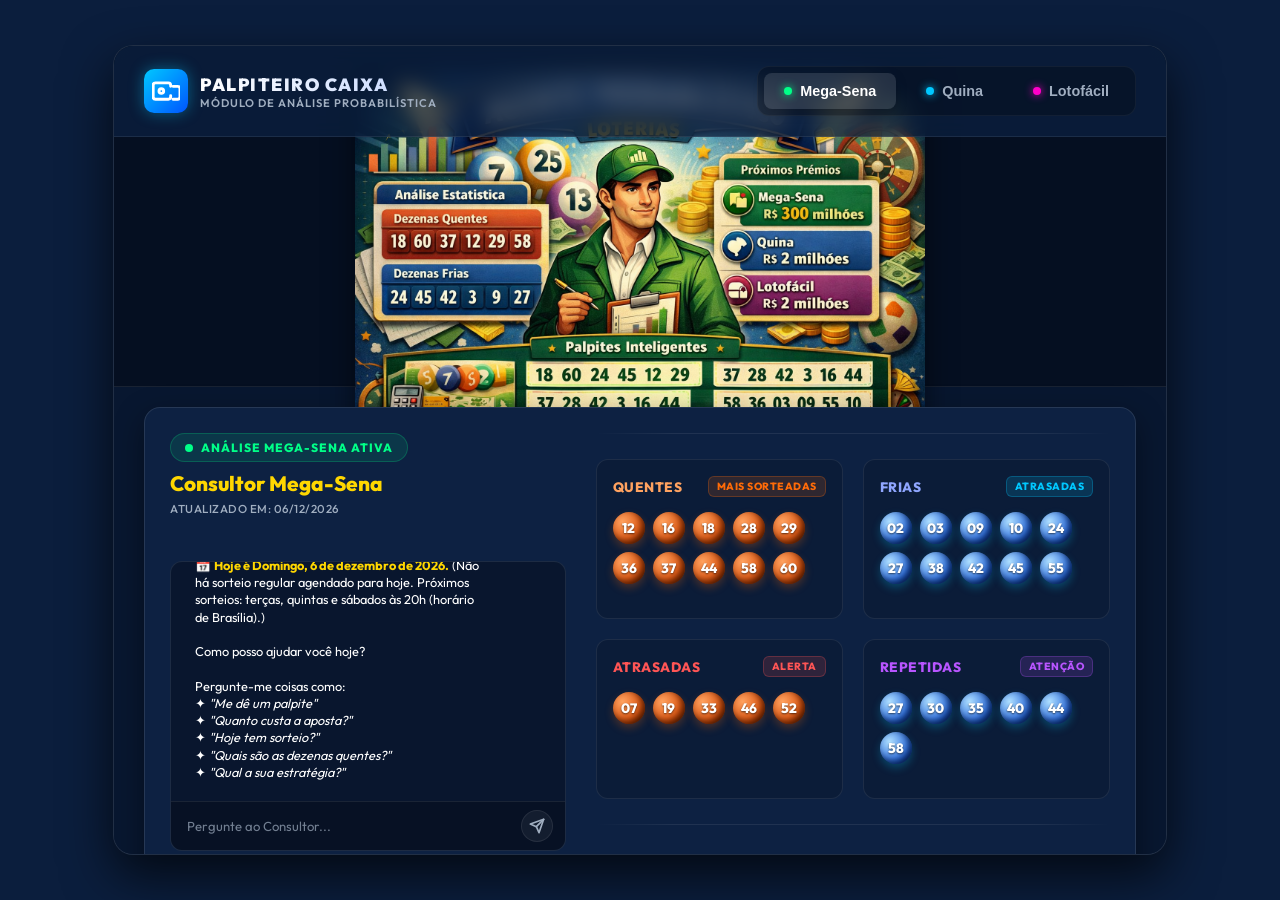
==== commit c69de8ca: "feat: implementado Lotofacil_Agent com Machine Learning, Heatmaps e APIs" ====
--- a/index.html
+++ b/index.html
@@ -206,6 +206,150 @@
                 </button>
               </div>
 
+              <!-- Módulo Avançado de Interface Lotofacil_Agent (4 Abas) -->
+              <div id="lotofacil-ml-section" class="lotofacil-ml-card" style="display: none; margin-top: 15px; padding: 16px; background: rgba(15, 23, 42, 0.6); border: 1px solid rgba(0, 255, 170, 0.2); border-radius: 14px; backdrop-filter: blur(10px);">
+                
+                <!-- Sub-Navegação de Abas da Lotofácil -->
+                <div class="lotofacil-tabs-nav" style="display: flex; gap: 6px; margin-bottom: 14px; border-bottom: 1px solid rgba(255,255,255,0.08); padding-bottom: 8px; overflow-x: auto;">
+                  <button type="button" class="tab-sub-btn active" onclick="trocarSubAbaLotofacil('dashboard')" id="subtab-btn-dashboard" style="background: rgba(0, 255, 170, 0.15); color: var(--neon-green); border: 1px solid rgba(0, 255, 170, 0.3); padding: 6px 12px; border-radius: 8px; font-size: 0.78rem; cursor: pointer; font-weight: 600; display: flex; align-items: center; gap: 4px;">
+                    📊 Dashboard
+                  </button>
+                  <button type="button" class="tab-sub-btn" onclick="trocarSubAbaLotofacil('ml')" id="subtab-btn-ml" style="background: rgba(255,255,255,0.05); color: var(--text-secondary); border: 1px solid rgba(255,255,255,0.1); padding: 6px 12px; border-radius: 8px; font-size: 0.78rem; cursor: pointer; font-weight: 600; display: flex; align-items: center; gap: 4px;">
+                    🧠 Machine Learning
+                  </button>
+                  <button type="button" class="tab-sub-btn" onclick="trocarSubAbaLotofacil('palpiteiro')" id="subtab-btn-palpiteiro" style="background: rgba(255,255,255,0.05); color: var(--text-secondary); border: 1px solid rgba(255,255,255,0.1); padding: 6px 12px; border-radius: 8px; font-size: 0.78rem; cursor: pointer; font-weight: 600; display: flex; align-items: center; gap: 4px;">
+                    🎲 Agente Palpiteiro
+                  </button>
+                  <button type="button" class="tab-sub-btn" onclick="trocarSubAbaLotofacil('settings')" id="subtab-btn-settings" style="background: rgba(255,255,255,0.05); color: var(--text-secondary); border: 1px solid rgba(255,255,255,0.1); padding: 6px 12px; border-radius: 8px; font-size: 0.78rem; cursor: pointer; font-weight: 600; display: flex; align-items: center; gap: 4px;">
+                    ⚙️ Configurações
+                  </button>
+                </div>
+
+                <!-- ABA 1: DASHBOARD (Gráficos, Mapa de Calor 5x5 e Indicadores) -->
+                <div id="subtab-dashboard" class="subtab-content" style="display: block;">
+                  <!-- Indicadores Rápidos -->
+                  <div style="display: grid; grid-template-columns: repeat(3, 1fr); gap: 8px; margin-bottom: 12px; font-size: 0.78rem; text-align: center;">
+                    <div style="background: rgba(0,0,0,0.25); padding: 8px; border-radius: 8px; border: 1px solid rgba(255,255,255,0.05);">
+                      <span style="color: var(--text-secondary); display: block; font-size: 0.68rem;">Pares vs Ímpares</span>
+                      <strong id="ind-parity" style="color: #55ffb8; font-size: 0.85rem;">8Í / 7P</strong>
+                    </div>
+                    <div style="background: rgba(0,0,0,0.25); padding: 8px; border-radius: 8px; border: 1px solid rgba(255,255,255,0.05);">
+                      <span style="color: var(--text-secondary); display: block; font-size: 0.68rem;">Moldura vs Miolo</span>
+                      <strong id="ind-moldura" style="color: #55d4ff; font-size: 0.85rem;">10 Moldura</strong>
+                    </div>
+                    <div style="background: rgba(0,0,0,0.25); padding: 8px; border-radius: 8px; border: 1px solid rgba(255,255,255,0.05);">
+                      <span style="color: var(--text-secondary); display: block; font-size: 0.68rem;">Soma das Dezenas</span>
+                      <strong id="ind-soma" style="color: #ffb855; font-size: 0.85rem;">Média ~195</strong>
+                    </div>
+                  </div>
+
+                  <!-- Mapa de Calor 5x5 do Volante -->
+                  <div style="margin-bottom: 12px;">
+                    <h4 style="font-size: 0.8rem; color: var(--text-secondary); margin: 0 0 6px 0; display: flex; justify-content: space-between;">
+                      <span>🔥 Mapa de Calor do Volante (5x5)</span>
+                      <span style="font-size: 0.7rem; color: #55ffb8;">Quentes / Mornas / Frias</span>
+                    </h4>
+                    <div id="heatmap-grid-5x5" style="display: grid; grid-template-columns: repeat(5, 1fr); gap: 4px;">
+                      <!-- Células do Heatmap geradas via JS -->
+                    </div>
+                  </div>
+
+                  <!-- Gráfico de Frequência das Dezenas -->
+                  <div>
+                    <h4 style="font-size: 0.8rem; color: var(--text-secondary); margin: 0 0 6px 0;">📊 Frequência das Dezenas (Top Sorteadas)</h4>
+                    <div id="frequency-bar-chart" style="display: flex; align-items: flex-end; gap: 2px; height: 60px; background: rgba(0,0,0,0.3); padding: 6px; border-radius: 6px;">
+                      <!-- Barras SVG/HTML5 geradas via JS -->
+                    </div>
+                  </div>
+                </div>
+
+                <!-- ABA 2: MACHINE LEARNING (Clusters KMeans, Feature Importance e Evolução Temporal) -->
+                <div id="subtab-ml" class="subtab-content" style="display: none;">
+                  <div style="display: grid; grid-template-columns: repeat(3, 1fr); gap: 8px; margin-bottom: 12px; font-size: 0.78rem; text-align: center;">
+                    <div style="background: rgba(0,0,0,0.25); padding: 8px; border-radius: 8px;">
+                      <span style="color: var(--text-secondary); display: block; font-size: 0.68rem;">Rede Neural MLP</span>
+                      <strong id="ml-mlp-acc-2" style="color: #55ffb8; font-size: 0.9rem;">59.0%</strong>
+                    </div>
+                    <div style="background: rgba(0,0,0,0.25); padding: 8px; border-radius: 8px;">
+                      <span style="color: var(--text-secondary); display: block; font-size: 0.68rem;">Random Forest</span>
+                      <strong id="ml-rf-acc-2" style="color: #55d4ff; font-size: 0.9rem;">63.5%</strong>
+                    </div>
+                    <div style="background: rgba(0,0,0,0.25); padding: 8px; border-radius: 8px;">
+                      <span style="color: var(--text-secondary); display: block; font-size: 0.68rem;">KMeans Clusters</span>
+                      <strong id="ml-clusters-count-2" style="color: #ffb855; font-size: 0.9rem;">4 Perfis</strong>
+                    </div>
+                  </div>
+
+                  <!-- Perfis de Clusters KMeans -->
+                  <div style="margin-bottom: 10px;">
+                    <h4 style="font-size: 0.8rem; color: var(--text-secondary); margin: 0 0 6px 0;">🎯 Perfis dos Clusters (KMeans)</h4>
+                    <div id="kmeans-clusters-container" style="display: flex; flex-direction: column; gap: 4px; max-height: 100px; overflow-y: auto;">
+                      <!-- Perfis gerados via JS -->
+                    </div>
+                  </div>
+
+                  <!-- Evolução Temporal de Probabilidade -->
+                  <div>
+                    <h4 style="font-size: 0.8rem; color: var(--text-secondary); margin: 0 0 6px 0;">📈 Tendência Recente (Últimos Concursos)</h4>
+                    <div id="ml-timeline-preview" style="font-size: 0.75rem; color: var(--text-secondary); background: rgba(0,0,0,0.2); padding: 8px; border-radius: 6px;">
+                      Probabilidade estabilizada com janelas móveis de 10 sorteios e fusão probabilística.
+                    </div>
+                  </div>
+                </div>
+
+                <!-- ABA 3: AGENTE PALPITEIRO (Ações de Gerar e Salvar) -->
+                <div id="subtab-palpiteiro" class="subtab-content" style="display: none;">
+                  <div style="display: flex; gap: 8px; margin-bottom: 10px;">
+                    <button type="button" class="btn btn-primary" onclick="gerarPalpiteEstatistico()" style="flex: 1; font-size: 0.82rem; padding: 8px;">
+                      🎲 Gerar Palpite Inteligente
+                    </button>
+                    <button type="button" class="btn btn-secondary" onclick="copiarPalpite()" style="font-size: 0.82rem; padding: 8px;">
+                      💾 Salvar / Copiar
+                    </button>
+                  </div>
+                  <div style="font-size: 0.75rem; color: var(--text-secondary); text-align: center;">
+                    Algoritmo ativo combinando regras estatísticas e pontuação probabilística de IA.
+                  </div>
+                </div>
+
+                <!-- ABA 4: CONFIGURAÇÕES (Sliders de Peso e Escolha de Modelo) -->
+                <div id="subtab-settings" class="subtab-content" style="display: none;">
+                  <div style="display: flex; flex-direction: column; gap: 10px; font-size: 0.8rem;">
+                    <div>
+                      <div style="display: flex; justify-content: space-between; margin-bottom: 2px;">
+                        <span>⚖️ Peso Paridade (Pares/Ímpares):</span>
+                        <strong id="parity-val-display" style="color: #55ffb8;">0.5</strong>
+                      </div>
+                      <input type="range" id="slider-parity" min="0" max="1" step="0.1" value="0.5" oninput="document.getElementById('parity-val-display').textContent = this.value" style="width: 100%; accent-color: var(--neon-green);">
+                    </div>
+
+                    <div>
+                      <div style="display: flex; justify-content: space-between; margin-bottom: 2px;">
+                        <span>🖼️ Peso Moldura (Bordas/Miolo):</span>
+                        <strong id="moldura-val-display" style="color: #55d4ff;">0.5</strong>
+                      </div>
+                      <input type="range" id="slider-moldura" min="0" max="1" step="0.1" value="0.5" oninput="document.getElementById('moldura-val-display').textContent = this.value" style="width: 100%; accent-color: #55d4ff;">
+                    </div>
+
+                    <div>
+                      <label style="display: block; margin-bottom: 4px; color: var(--text-secondary);">🤖 Modelo de ML Ativo:</label>
+                      <select id="select-active-model" style="width: 100%; padding: 6px; background: rgba(0,0,0,0.4); border: 1px solid rgba(255,255,255,0.15); color: #fff; border-radius: 6px; font-size: 0.8rem;">
+                        <option value="RandomForest">RandomForest Classifier (Recomendado)</option>
+                        <option value="NeuralNetwork_MLP">NeuralNetwork (MLPClassifier)</option>
+                        <option value="KMeans">KMeans Clustering (Perfil de Concursos)</option>
+                      </select>
+                    </div>
+
+                    <div style="margin-top: 4px;">
+                      <button type="button" class="btn btn-secondary" onclick="atualizarBaseDadosLotofacil()" style="width: 100%; font-size: 0.78rem; padding: 8px; display: flex; align-items: center; justify-content: center; gap: 6px;">
+                        🔄 Atualizar Base de Dados e Retreinar IA
+                      </button>
+                    </div>
+                  </div>
+                </div>
+
+              </div>
+
               <!-- Histórico de Palpites -->
               <div class="historico-section">
                 <div class="historico-header" onclick="toggleHistorico()">
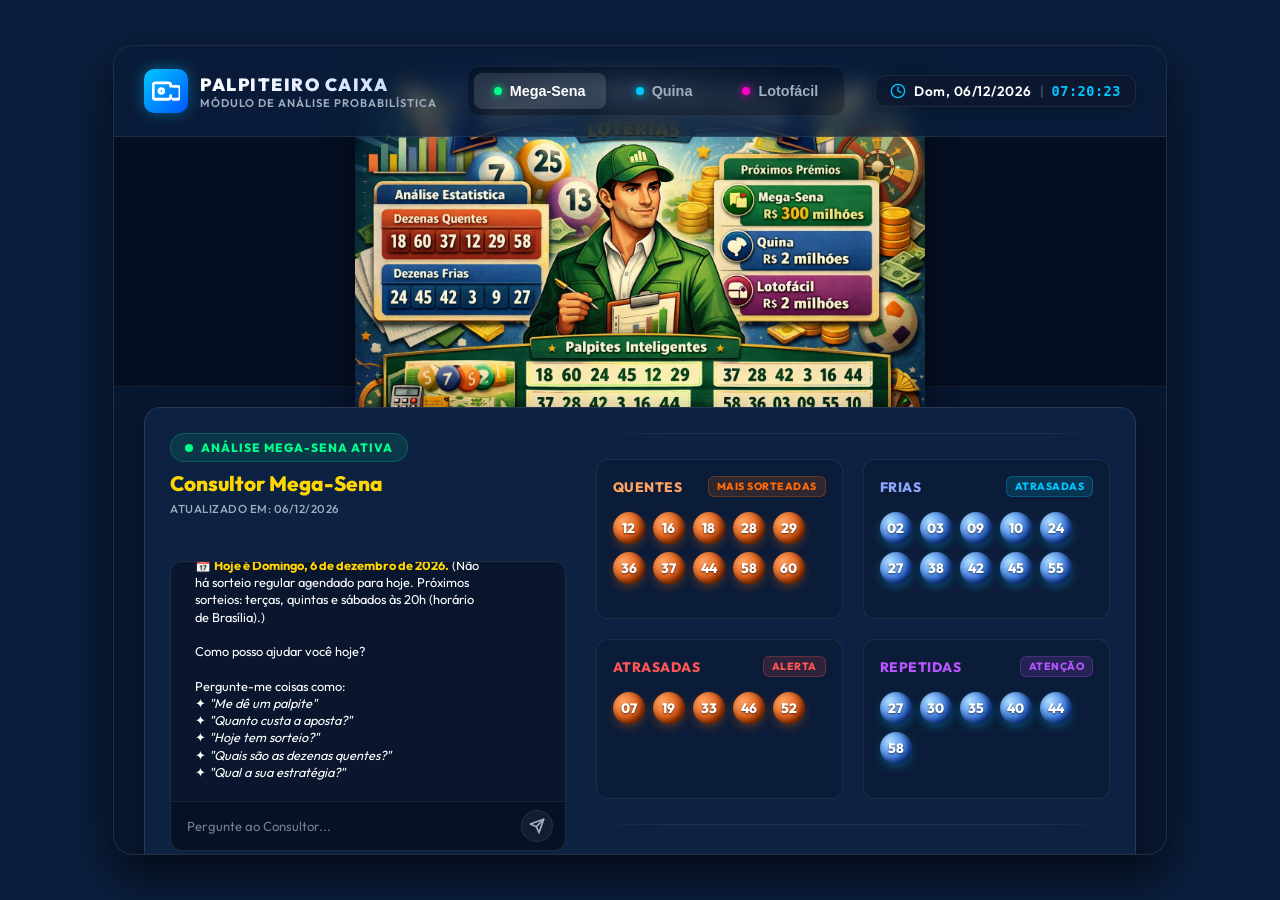
==== commit 56dc3527: "feat: relogio e data em tempo real no cabecalho e integracao de novos concursos da Caixa no chatbot" ====
--- a/index.html
+++ b/index.html
@@ -57,6 +57,42 @@
             Lotofácil
           </button>
         </nav>
+
+        <!-- Widget de Data e Hora em Tempo Real (Relógio ao lado da Data) -->
+        <div class="header-datetime" id="header-datetime" title="Data e Hora Atual em Tempo Real">
+          <svg viewBox="0 0 24 24" width="16" height="16" fill="none" stroke="currentColor" stroke-width="2" stroke-linecap="round" stroke-linejoin="round" class="clock-icon">
+            <circle cx="12" cy="12" r="10"></circle>
+            <polyline points="12 6 12 12 16 14"></polyline>
+          </svg>
+          <span id="live-date" class="datetime-text">--/--/----</span>
+          <span class="datetime-divider">|</span>
+          <span id="live-clock" class="datetime-text datetime-highlight">00:00:00</span>
+        </div>
+        <script>
+          (function startLiveClock() {
+            function updateClock() {
+              try {
+                var now = new Date();
+                var clockEl = document.getElementById('live-clock');
+                var dateEl = document.getElementById('live-date');
+                var agentTimeEl = document.getElementById('agent-live-datetime');
+
+                var timeStr = now.toLocaleTimeString('pt-BR');
+                var days = ["Dom", "Seg", "Ter", "Qua", "Qui", "Sex", "Sáb"];
+                var dayWeek = days[now.getDay()];
+                var day = String(now.getDate()).padStart(2, '0');
+                var month = String(now.getMonth() + 1).padStart(2, '0');
+                var year = now.getFullYear();
+                var dateStr = dayWeek + ", " + day + "/" + month + "/" + year;
+
+                if (clockEl) clockEl.textContent = timeStr;
+                if (dateEl) dateEl.textContent = dateStr;
+              } catch (e) { console.error('Erro relógio:', e); }
+            }
+            updateClock();
+            setInterval(updateClock, 1000);
+          })();
+        </script>
       </header>
 
       <!-- Área do Desenho (Exibição da Imagem Original sem sobreposição) -->
@@ -392,7 +428,7 @@
   <div id="toast-container" class="toast-container"></div>
 
   <!-- JavaScript -->
-  <script src="app.js?v=1.0.2"></script>
+  <script src="app.js?v=1.0.4"></script>
 </body>
 
 </html>
--- a/style.css
+++ b/style.css
@@ -139,6 +139,50 @@
   backdrop-filter: blur(10px);
   border-bottom: 1px solid var(--border-light);
   z-index: 10;
+}
+
+/* Widget de Relógio e Data Lado a Lado no Cabeçalho */
+.header-datetime {
+  display: flex;
+  flex-direction: row;
+  align-items: center;
+  gap: 8px;
+  background: rgba(15, 23, 42, 0.6);
+  border: 1px solid var(--border-light);
+  padding: 6px 14px;
+  border-radius: 10px;
+  backdrop-filter: blur(10px);
+  box-shadow: 0 4px 15px rgba(0, 0, 0, 0.2);
+}
+
+.header-datetime .clock-icon {
+  color: var(--neon-cyan);
+  animation: clockPulse 2s infinite ease-in-out;
+  flex-shrink: 0;
+}
+
+@keyframes clockPulse {
+  0%, 100% { opacity: 1; transform: scale(1); }
+  50% { opacity: 0.7; transform: scale(0.95); }
+}
+
+.datetime-text {
+  font-size: 0.85rem;
+  font-weight: 600;
+  color: var(--text-primary);
+  letter-spacing: 0.5px;
+}
+
+.datetime-highlight {
+  font-size: 0.85rem;
+  color: var(--neon-cyan);
+  font-weight: 700;
+  font-family: monospace, 'Outfit', sans-serif;
+}
+
+.datetime-divider {
+  color: rgba(255, 255, 255, 0.3);
+  font-size: 0.85rem;
 }
 
 .logo-area {
@@ -1195,17 +1239,21 @@
 
 @media (max-width: 600px) {
   body {
-    padding: 10px;
+    padding: 6px;
   }
 
   .lottery-nav {
-    flex-direction: column;
+    flex-direction: row;
+    flex-wrap: wrap;
     width: 100%;
   }
 
   .nav-btn {
-    width: 100%;
+    flex: 1;
+    min-width: 100px;
     justify-content: center;
+    padding: 8px 10px;
+    font-size: 0.82rem;
   }
 
   .frequency-section {
@@ -1215,12 +1263,33 @@
   .game-analytics {
     grid-template-columns: 1fr;
     gap: 8px;
+  }
+
+  .ball-palpite {
+    width: 38px;
+    height: 38px;
+    font-size: 1rem;
+  }
+
+  .ball {
+    width: 32px;
+    height: 32px;
+    font-size: 0.85rem;
+  }
+
+  .lotofacil-tabs-nav {
+    gap: 4px;
+  }
+
+  .tab-sub-btn {
+    padding: 5px 8px !important;
+    font-size: 0.72rem !important;
   }
 
   .dashboard-footer {
     flex-direction: column;
     gap: 10px;
     text-align: center;
-    padding: 20px;
+    padding: 15px;
   }
 }
